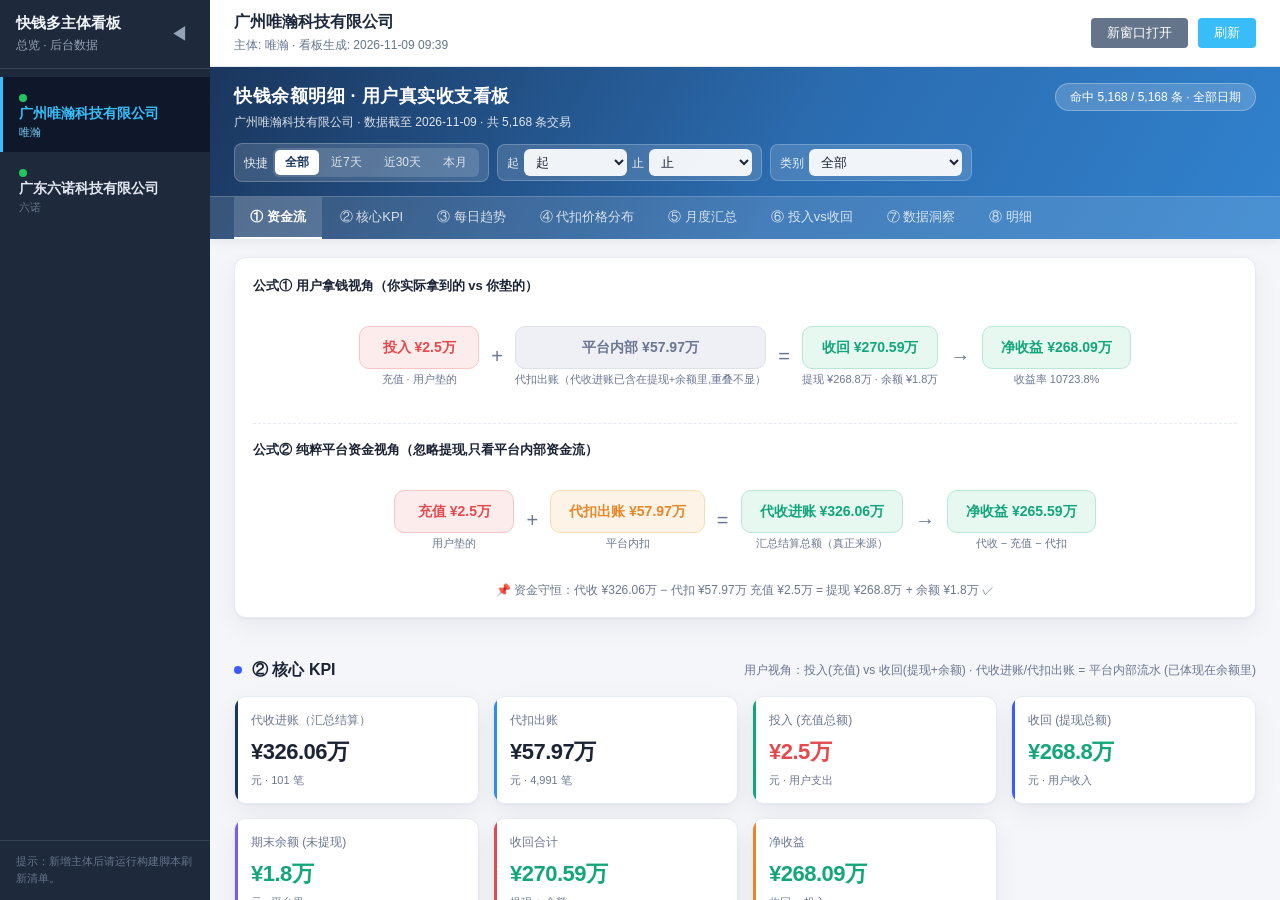
==== index.html @ 336033b7 "Add 快钱多主体数据看板（唯瀚 / 六诺）" ====
<!DOCTYPE html>
<html lang="zh-CN">
<head>
<meta charset="UTF-8">
<title>快钱多主体总看板</title>
<style>
  * { margin: 0; padding: 0; box-sizing: border-box; }
  html, body { height: 100%; font-family: "Microsoft YaHei", "Segoe UI", sans-serif; }
  body { display: flex; overflow: hidden; }

  /* ===== 左侧栏 ===== */
  .sidebar {
    width: 210px;
    min-width: 210px;
    background: #1e293b;
    color: #e2e8f0;
    display: flex;
    flex-direction: column;
    height: 100vh;
    transition: width 0.2s ease, min-width 0.2s ease;
    overflow: hidden;
  }
  .sidebar-header {
    padding: 14px 16px;
    border-bottom: 1px solid #334155;
    font-size: 15px;
    font-weight: bold;
    color: #f1f5f9;
    display: flex;
    align-items: center;
    justify-content: space-between;
    flex-shrink: 0;
  }
  .sidebar-header .title-text { flex: 1; min-width: 0; }
  .sidebar-header .sub { font-size: 12px; color: #94a3b8; font-weight: normal; margin-top: 4px; }
  .toggle-btn {
    background: none;
    border: none;
    color: #94a3b8;
    cursor: pointer;
    font-size: 18px;
    line-height: 1;
    padding: 4px 6px;
    border-radius: 4px;
    flex-shrink: 0;
  }
  .toggle-btn:hover { background: #334155; color: #f1f5f9; }
  .merchant-list {
    flex: 1;
    overflow-y: auto;
    overflow-x: hidden;
    padding: 8px 0;
  }
  .merchant-list::-webkit-scrollbar { width: 6px; }
  .merchant-list::-webkit-scrollbar-thumb { background: #475569; border-radius: 3px; }
  .merchant-item {
    padding: 12px 16px;
    cursor: pointer;
    border-left: 3px solid transparent;
    transition: all 0.15s;
    font-size: 14px;
    white-space: nowrap;
  }
  .merchant-item:hover { background: #334155; }
  .merchant-item.active {
    background: #0f172a;
    border-left-color: #38bdf8;
    color: #38bdf8;
  }
  .merchant-item .name { display: block; font-weight: 600; }
  .merchant-item .key { display: block; font-size: 11px; color: #64748b; margin-top: 2px; }
  .merchant-item.active .key { color: #7dd3fc; }
  .merchant-item .status {
    display: inline-block; width: 8px; height: 8px; border-radius: 50%;
    margin-right: 8px; vertical-align: middle;
  }
  .merchant-item .abbr {
    display: none;
    font-weight: bold;
    font-size: 16px;
    text-align: center;
  }
  .status.ok { background: #22c55e; }
  .status.missing { background: #ef4444; }
  .sidebar-footer {
    padding: 12px 16px;
    border-top: 1px solid #334155;
    font-size: 11px;
    color: #64748b;
    line-height: 1.6;
    flex-shrink: 0;
  }

  /* ===== 收起态 ===== */
  .sidebar.collapsed { width: 52px; min-width: 52px; }
  .sidebar.collapsed .sidebar-header { padding: 14px 0; justify-content: center; }
  .sidebar.collapsed .sidebar-header .title-text,
  .sidebar.collapsed .sidebar-header .sub,
  .sidebar.collapsed .sidebar-footer { display: none; }
  .sidebar.collapsed .merchant-item {
    padding: 12px 0;
    text-align: center;
  }
  .sidebar.collapsed .merchant-item .name,
  .sidebar.collapsed .merchant-item .key { display: none; }
  .sidebar.collapsed .merchant-item .status { display: block; margin: 0 auto 4px; }
  .sidebar.collapsed .merchant-item .abbr { display: block; }

  /* ===== 右侧内容 ===== */
  .main {
    flex: 1;
    display: flex;
    flex-direction: column;
    height: 100vh;
    background: #f8fafc;
  }
  .toolbar {
    padding: 12px 24px;
    background: #fff;
    border-bottom: 1px solid #e2e8f0;
    display: flex;
    align-items: center;
    justify-content: space-between;
    flex-shrink: 0;
  }
  .toolbar .title { font-size: 16px; font-weight: bold; color: #1e293b; }
  .toolbar .meta { font-size: 12px; color: #64748b; margin-top: 4px; }
  .toolbar .actions { display: flex; gap: 10px; align-items: center; }
  .btn {
    padding: 6px 16px;
    background: #38bdf8;
    color: #fff;
    border: none;
    border-radius: 4px;
    cursor: pointer;
    font-size: 13px;
    transition: background 0.15s;
  }
  .btn:hover { background: #0ea5e9; }
  .btn.secondary { background: #64748b; }
  .btn.secondary:hover { background: #475569; }
  .content {
    flex: 1;
    position: relative;
    overflow: hidden;
  }
  iframe {
    width: 100%;
    height: 100%;
    border: none;
    display: block;
  }
  .fallback {
    position: absolute;
    top: 50%;
    left: 50%;
    transform: translate(-50%, -50%);
    text-align: center;
    color: #64748b;
    max-width: 480px;
  }
  .fallback .icon { font-size: 48px; margin-bottom: 16px; }
  .fallback h3 { font-size: 18px; color: #475569; margin-bottom: 8px; }
  .fallback p { font-size: 13px; line-height: 1.8; }
  .fallback code { background: #f1f5f9; padding: 2px 6px; border-radius: 3px; font-size: 12px; }
  .hidden { display: none !important; }
</style>
</head>
<body>

<div class="sidebar" id="sidebar">
  <div class="sidebar-header">
    <div class="title-text">
      快钱多主体看板
      <div class="sub">总览 · 后台数据</div>
    </div>
    <button class="toggle-btn" id="toggleBtn" onclick="toggleSidebar()" title="收起侧栏">◀</button>
  </div>
  <div class="merchant-list" id="merchantList"></div>
  <div class="sidebar-footer">
    提示：新增主体后请运行构建脚本刷新清单。
  </div>
</div>

<div class="main">
  <div class="toolbar">
    <div>
      <div class="title" id="title">请选择左侧主体</div>
      <div class="meta" id="meta"></div>
    </div>
    <div class="actions">
      <button class="btn secondary" id="openBtn" onclick="openCurrent()">新窗口打开</button>
      <button class="btn" id="refreshBtn" onclick="refreshIframe()">刷新</button>
    </div>
  </div>
  <div class="content">
    <iframe id="frame" class="hidden"></iframe>
    <div class="fallback" id="fallback">
      <div class="icon">📋</div>
      <h3>请选择左侧主体</h3>
      <p>点击左侧列表中的主体名称，即可在右侧查看该主体的后台看板。</p>
    </div>
  </div>
</div>

<script>
/* MERCHANTS_START */
const merchants = [
  {
    "key": "唯瀚",
    "name": "广州唯瀚科技有限公司",
    "dashboard": "唯瀚/快钱后台/唯瀚数据看板.html",
    "exists": true,
    "mtime": "2026-11-09 09:39"
  },
  {
    "key": "六诺",
    "name": "广东六诺科技有限公司",
    "dashboard": "六诺/快钱后台/六诺数据看板.html",
    "exists": true,
    "mtime": "2026-11-09 09:39"
  }
];
/* MERCHANTS_END */

const STORAGE_KEY = "kq_overview_last_key";
let currentKey = null;

function renderSidebar() {
  const list = document.getElementById("merchantList");
  list.innerHTML = "";
  merchants.forEach(m => {
    const div = document.createElement("div");
    div.className = "merchant-item";
    div.dataset.key = m.key;
    const dot = m.exists ? '<span class="status ok"></span>' : '<span class="status missing"></span>';
    const abbr = '<span class="abbr">' + (m.key ? m.key.charAt(0) : "?") + '</span>';
    div.innerHTML = dot + abbr + '<span class="name">' + m.name + '</span><span class="key">' + m.key + '</span>';
    div.onclick = () => selectMerchant(m.key);
    list.appendChild(div);
  });
}

function selectMerchant(key) {
  const m = merchants.find(x => x.key === key);
  if (!m) return;
  currentKey = key;

  // 高亮侧栏
  document.querySelectorAll(".merchant-item").forEach(el => {
    el.classList.toggle("active", el.dataset.key === key);
  });

  // 更新工具栏
  document.getElementById("title").textContent = m.name;
  const metaParts = [];
  if (m.key) metaParts.push("主体: " + m.key);
  if (m.mtime) metaParts.push("看板生成: " + m.mtime);
  else metaParts.push("看板生成: 未知");
  document.getElementById("meta").textContent = metaParts.join("  ·  ");

  const frame = document.getElementById("frame");
  const fallback = document.getElementById("fallback");

  if (!m.exists) {
    frame.classList.add("hidden");
    fallback.classList.remove("hidden");
    fallback.innerHTML =
      '<div class="icon">⚠️</div>' +
      '<h3>该主体暂无 backend 看板</h3>' +
      '<p>请先运行后台采集与构建，生成看板文件后再查看。<br>' +
      '预期路径：<code>' + m.dashboard + '</code></p>';
    return;
  }

  // 加载 iframe
  fallback.classList.add("hidden");
  frame.classList.remove("hidden");
  frame.src = m.dashboard;

  // 记忆
  try { localStorage.setItem(STORAGE_KEY, key); } catch(e) {}
}

function refreshIframe() {
  const frame = document.getElementById("frame");
  if (!frame.classList.contains("hidden") && currentKey) {
    const m = merchants.find(x => x.key === currentKey);
    if (m) frame.src = m.dashboard + "?t=" + Date.now();
  }
}

function openCurrent() {
  if (!currentKey) return;
  const m = merchants.find(x => x.key === currentKey);
  if (m && m.exists) window.open(m.dashboard, "_blank");
}

// ===== 侧栏折叠 =====
const COLLAPSED_KEY = "kq_overview_collapsed";
function toggleSidebar() {
  const sb = document.getElementById("sidebar");
  const btn = document.getElementById("toggleBtn");
  const collapsed = sb.classList.toggle("collapsed");
  btn.textContent = collapsed ? "▶" : "◀";
  btn.title = collapsed ? "展开侧栏" : "收起侧栏";
  try { localStorage.setItem(COLLAPSED_KEY, collapsed ? "1" : "0"); } catch(e) {}
}

function applyCollapsedState() {
  let c = "0";
  try { c = localStorage.getItem(COLLAPSED_KEY) || "0"; } catch(e) {}
  const sb = document.getElementById("sidebar");
  const btn = document.getElementById("toggleBtn");
  if (c === "1") {
    sb.classList.add("collapsed");
    btn.textContent = "▶";
    btn.title = "展开侧栏";
  } else {
    sb.classList.remove("collapsed");
    btn.textContent = "◀";
    btn.title = "收起侧栏";
  }
}

// 初始化
renderSidebar();
applyCollapsedState();

let lastKey = null;
try { lastKey = localStorage.getItem(STORAGE_KEY); } catch(e) {}
const initKey = (lastKey && merchants.find(x => x.key === lastKey)) ? lastKey : (merchants[0] ? merchants[0].key : null);
if (initKey) selectMerchant(initKey);
</script>

</body>
</html>
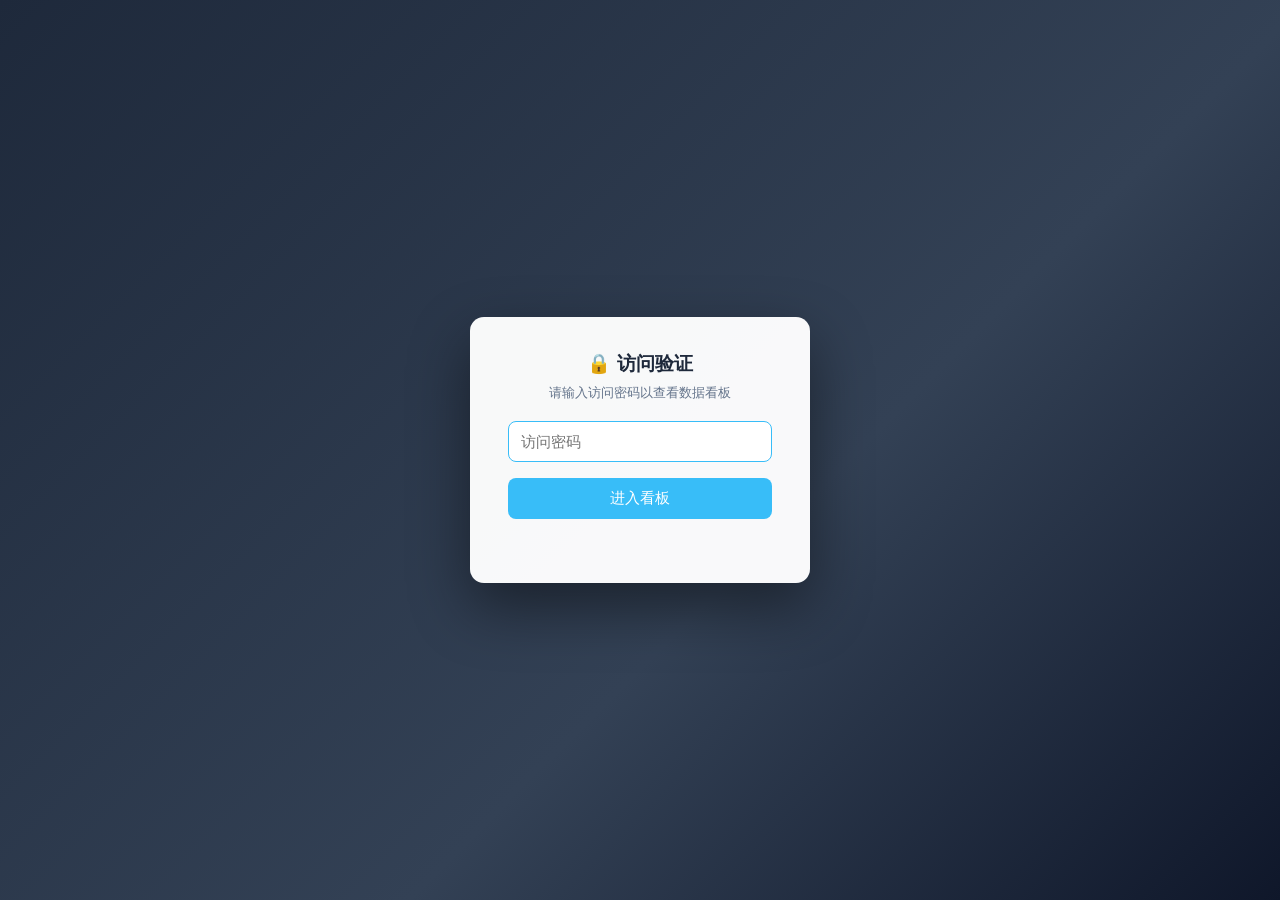
==== commit bc9932e3: "chore: daily dashboard data update" ====
--- a/index.html
+++ b/index.html
@@ -165,6 +165,7 @@
   .fallback code { background: #f1f5f9; padding: 2px 6px; border-radius: 3px; font-size: 12px; }
   .hidden { display: none !important; }
 </style>
+<script src="common/auth.js"></script>
 </head>
 <body>
 
@@ -209,14 +210,16 @@
   {
     "key": "唯瀚",
     "name": "广州唯瀚科技有限公司",
-    "dashboard": "唯瀚/快钱后台/唯瀚数据看板.html",
+    "slug": "weihan",
+    "dashboard": "weihan/backend-dashboard.html",
     "exists": true,
     "mtime": "2026-11-09 09:39"
   },
   {
     "key": "六诺",
     "name": "广东六诺科技有限公司",
-    "dashboard": "六诺/快钱后台/六诺数据看板.html",
+    "slug": "liunuo",
+    "dashboard": "liunuo/backend-dashboard.html",
     "exists": true,
     "mtime": "2026-11-09 09:39"
   }
@@ -286,7 +289,7 @@
   const frame = document.getElementById("frame");
   if (!frame.classList.contains("hidden") && currentKey) {
     const m = merchants.find(x => x.key === currentKey);
-    if (m) frame.src = m.dashboard + "?t=" + Date.now();
+    if (m) frame.src = m.dashboard + (m.dashboard.indexOf("?") >= 0 ? "&" : "?") + "t=" + Date.now();
   }
 }
 
@@ -324,13 +327,16 @@
 }
 
 // 初始化
-renderSidebar();
-applyCollapsedState();
-
-let lastKey = null;
-try { lastKey = localStorage.getItem(STORAGE_KEY); } catch(e) {}
-const initKey = (lastKey && merchants.find(x => x.key === lastKey)) ? lastKey : (merchants[0] ? merchants[0].key : null);
-if (initKey) selectMerchant(initKey);
+function __kqInitIndex(){
+  renderSidebar();
+  applyCollapsedState();
+  let lastKey = null;
+  try { lastKey = localStorage.getItem(STORAGE_KEY); } catch(e) {}
+  const initKey = (lastKey && merchants.find(x => x.key === lastKey)) ? lastKey : (merchants[0] ? merchants[0].key : null);
+  if (initKey) selectMerchant(initKey);
+}
+if (window.__kq_authed) __kqInitIndex();
+else window.addEventListener('kq:auth-ok', __kqInitIndex, { once: true });
 </script>
 
 </body>
